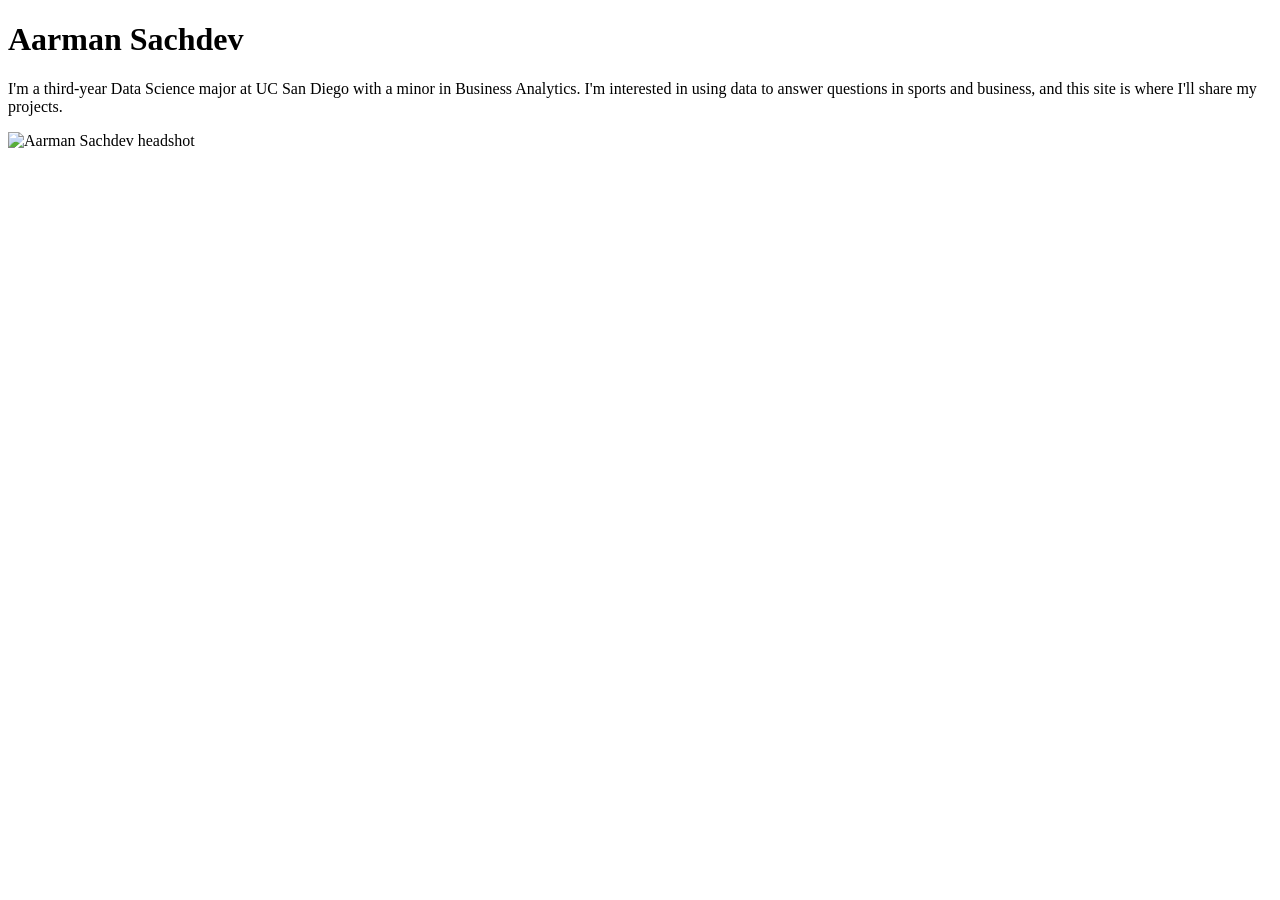
==== index.html @ dbee03c9 "add photo" ====
<!DOCTYPE html>
<html lang="en">
<head>
    <meta charset="UTF-8">
    <meta name="viewport" content="width=device-width, initial-scale=1.0">
    <title>Aarman Sachdev: Personal site and portfolio</title>
</head>
<body>
    <h1>Aarman Sachdev</h1>
    <p>I'm a third-year Data Science major at UC San Diego with a minor in Business Analytics. I'm interested in using data to answer questions in sports and business, and this site is where I'll share my projects.</p>
</body>
</html>
<img src="images/headshot.PNG" alt="Aarman Sachdev headshot" width="300">
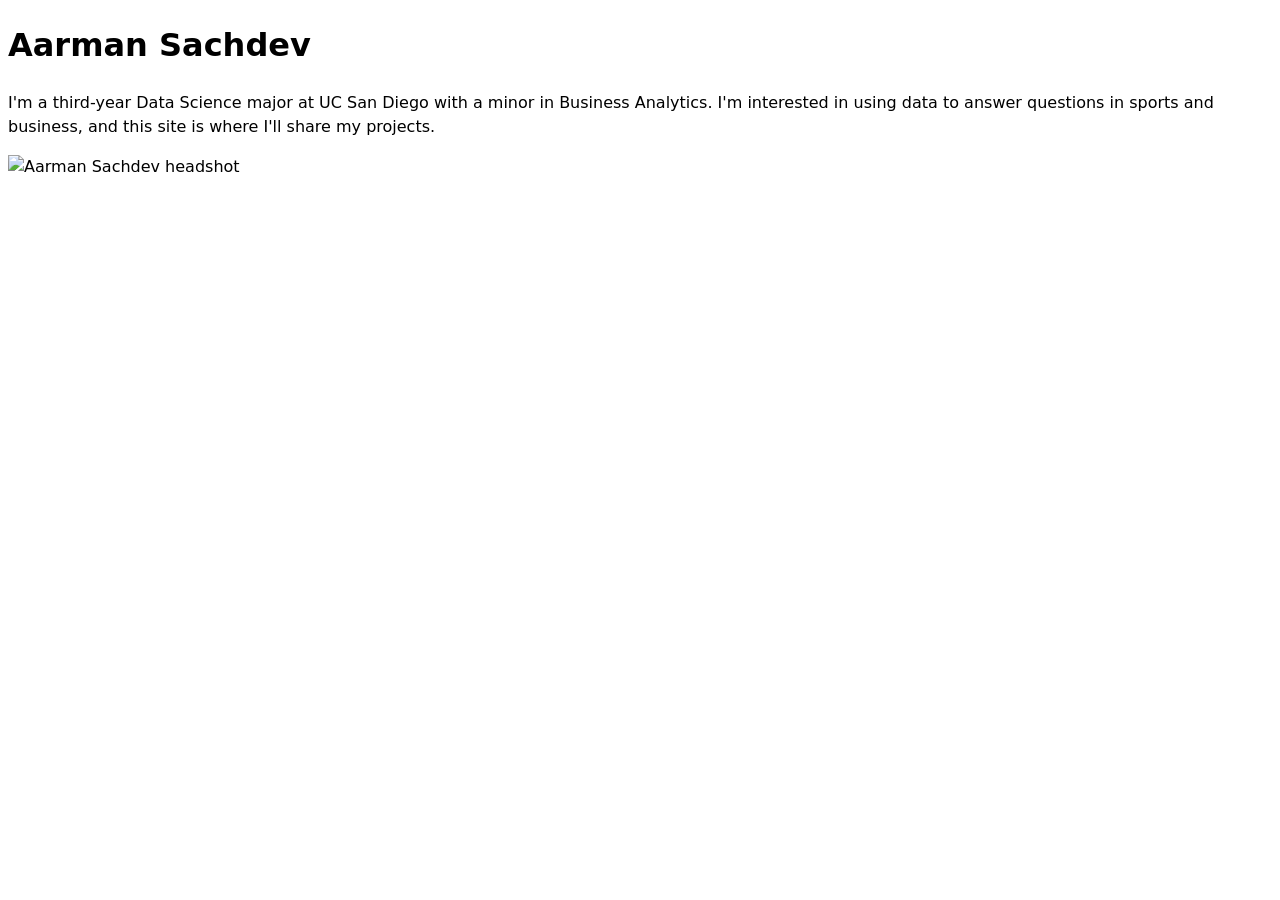
==== commit cb3aba82: "add style sheet" ====
--- a/index.html
+++ b/index.html
@@ -10,4 +10,5 @@
     <p>I'm a third-year Data Science major at UC San Diego with a minor in Business Analytics. I'm interested in using data to answer questions in sports and business, and this site is where I'll share my projects.</p>
 </body>
 </html>
-<img src="images/headshot.PNG" alt="Aarman Sachdev headshot" width="300">+<img src="images/headshot.PNG" alt="Aarman Sachdev headshot" width="300">
+<link rel="stylesheet" href="style.css">
--- a/style.css
+++ b/style.css
@@ -0,0 +1,3 @@
+body {
+  font: 100%/1.5 system-ui;
+}
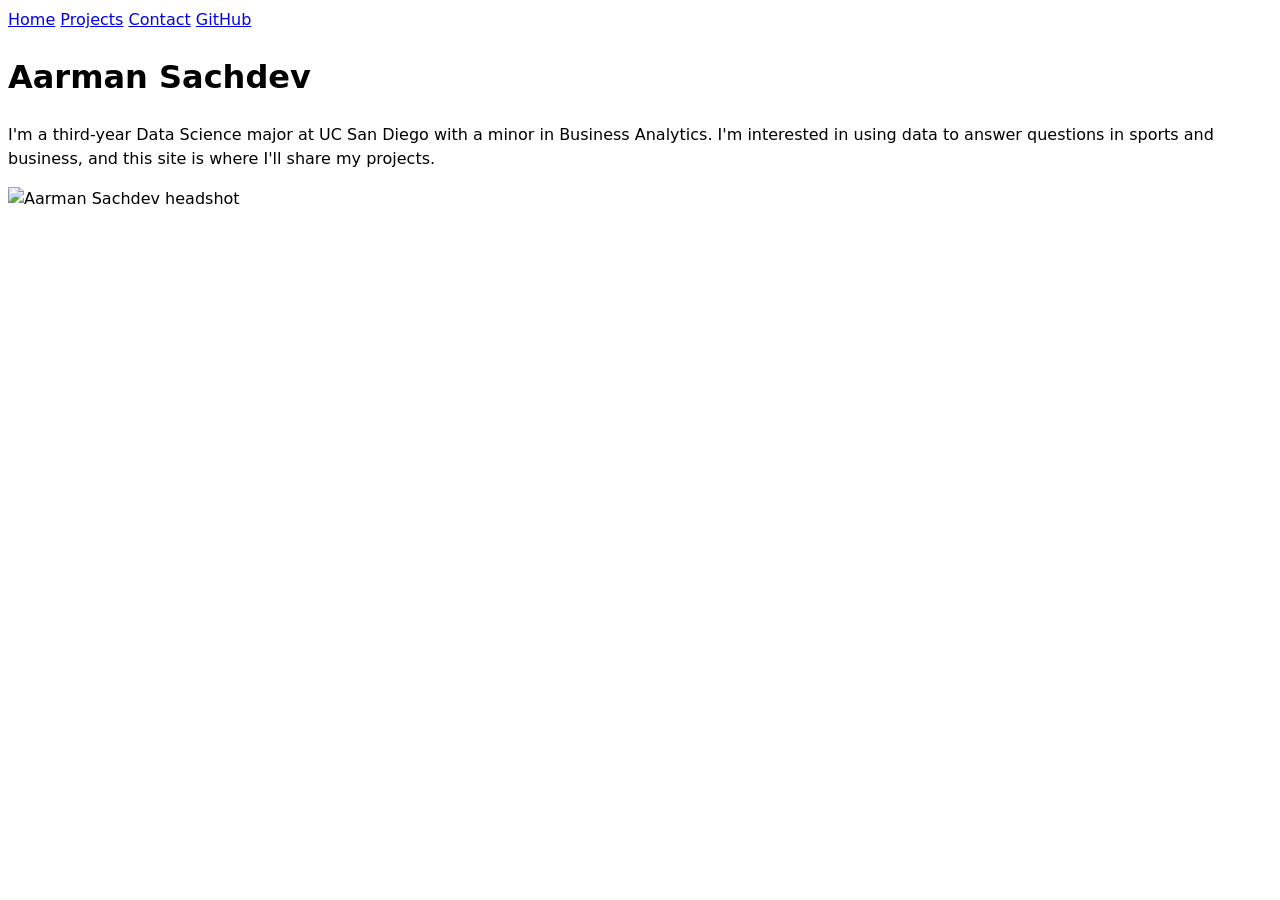
==== commit e1f565dd: "Add projects and contacts page" ====
--- a/index.html
+++ b/index.html
@@ -6,9 +6,16 @@
     <title>Aarman Sachdev: Personal site and portfolio</title>
 </head>
 <body>
+    <nav>
+    <a href="./">Home</a>
+    <a href="projects/">Projects</a>
+    <a href="contact/">Contact</a>
+    <a href="https://github.com/aarmansachdev" target="_blank">GitHub</a>
+</nav>
     <h1>Aarman Sachdev</h1>
     <p>I'm a third-year Data Science major at UC San Diego with a minor in Business Analytics. I'm interested in using data to answer questions in sports and business, and this site is where I'll share my projects.</p>
 </body>
 </html>
 <img src="images/headshot.PNG" alt="Aarman Sachdev headshot" width="300">
-<link rel="stylesheet" href="style.css">+<link rel="stylesheet" href="style.css">
+
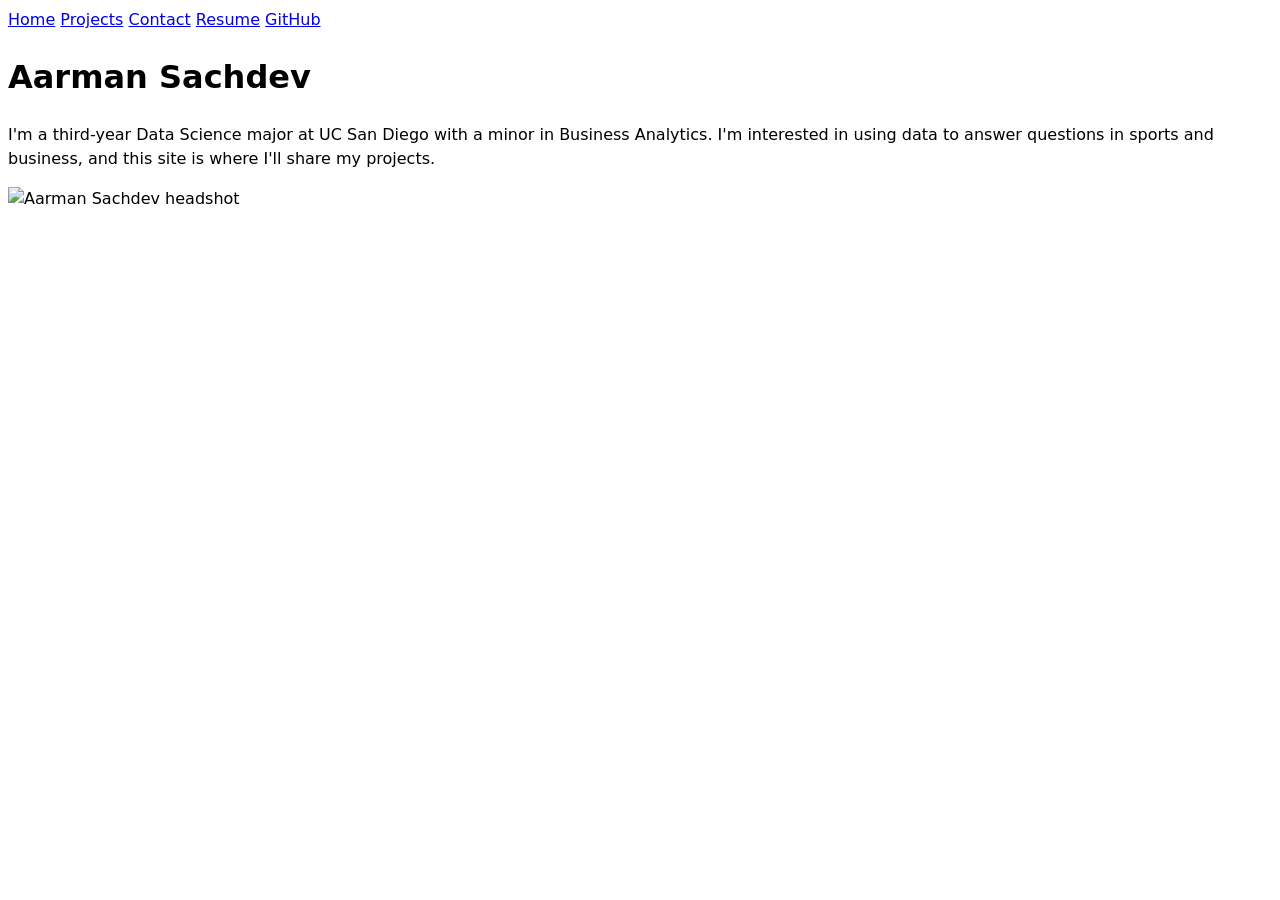
==== commit 13bc5547: "addes resume" ====
--- a/index.html
+++ b/index.html
@@ -4,18 +4,18 @@
     <meta charset="UTF-8">
     <meta name="viewport" content="width=device-width, initial-scale=1.0">
     <title>Aarman Sachdev: Personal site and portfolio</title>
+    <link rel="stylesheet" href="style.css">
 </head>
 <body>
     <nav>
-    <a href="./">Home</a>
-    <a href="projects/">Projects</a>
-    <a href="contact/">Contact</a>
-    <a href="https://github.com/aarmansachdev" target="_blank">GitHub</a>
-</nav>
+        <a href="./">Home</a>
+        <a href="projects/">Projects</a>
+        <a href="contact/">Contact</a>
+        <a href="resume/">Resume</a>
+        <a href="https://github.com/aarmansachdev" target="_blank">GitHub</a>
+    </nav>
     <h1>Aarman Sachdev</h1>
     <p>I'm a third-year Data Science major at UC San Diego with a minor in Business Analytics. I'm interested in using data to answer questions in sports and business, and this site is where I'll share my projects.</p>
+    <img src="images/headshot.PNG" alt="Aarman Sachdev headshot" width="300">
 </body>
-</html>
-<img src="images/headshot.PNG" alt="Aarman Sachdev headshot" width="300">
-<link rel="stylesheet" href="style.css">
-
+</html>
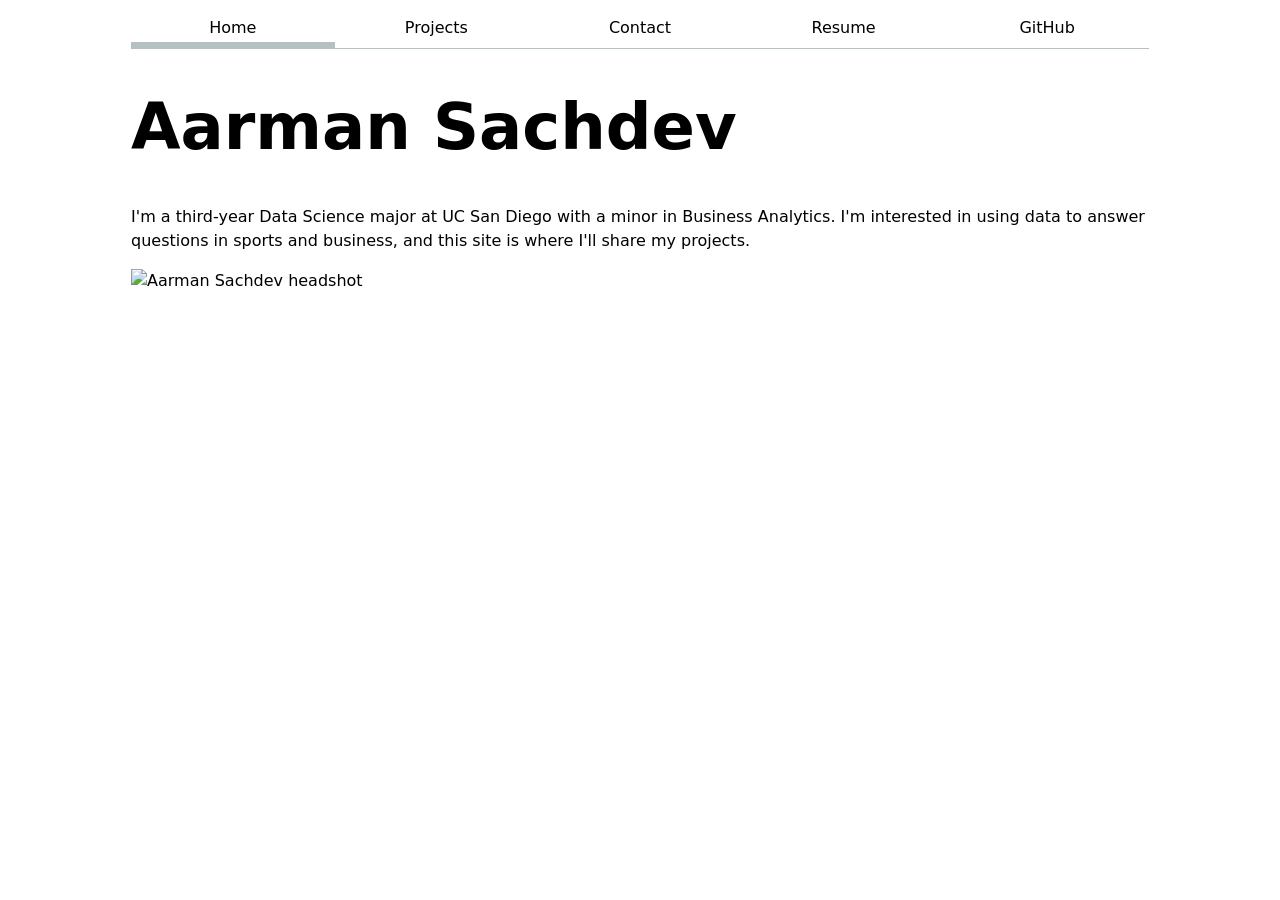
==== commit e927f360: "lab 2 styling" ====
--- a/index.html
+++ b/index.html
@@ -8,7 +8,7 @@
 </head>
 <body>
     <nav>
-        <a href="./">Home</a>
+        <a href="./" class="current">Home</a>
         <a href="projects/">Projects</a>
         <a href="contact/">Contact</a>
         <a href="resume/">Resume</a>
--- a/style.css
+++ b/style.css
@@ -1,3 +1,109 @@
+:root {
+  --color-accent: oklch(55% 0.13 160);
+  accent-color: var(--color-accent);
+}
+
 body {
   font: 100%/1.5 system-ui;
+  max-width: 100ch;
+  margin-inline: max(1em, (100% - 100ch) / 2);
+}
+
+h1 {
+  font-size: 400%;
+}
+
+h1, h2, h3, h4, h5, h6 {
+  line-height: 1.1;
+  text-wrap: balance;
+}
+
+nav {
+  display: flex;
+  margin-bottom: 1em;
+  border-bottom: 1px solid oklch(80% 3% 200);
+}
+
+nav a {
+  flex: 1;
+  text-decoration: none;
+  color: inherit;
+  text-align: center;
+  padding: 0.5em;
+}
+
+nav a.current {
+  border-bottom: 0.4em solid oklch(80% 3% 200);
+  padding-bottom: 0.1em;
+}
+
+nav a:hover {
+  border-bottom: 0.4em solid var(--color-accent);
+  padding-bottom: 0.1em;
+  background-color: oklch(from var(--color-accent) 95% 5% h);
+}
+
+input, textarea, button {
+  font: inherit;
+}
+
+form {
+  display: grid;
+  grid-template-columns: auto 1fr;
+  gap: 1em;
+}
+
+form label {
+  display: grid;
+  grid-template-columns: subgrid;
+  grid-column: 1 / -1;
+}
+
+form button {
+  grid-column: 1 / -1;
+}
+
+.projects {
+  display: grid;
+  grid-template-columns: repeat(auto-fill, minmax(15em, 1fr));
+  gap: 1em;
+}
+
+.projects article {
+  display: grid;
+  grid-template-rows: subgrid;
+  grid-row: span 3;
+}
+
+.projects h2 {
+  margin: 0;
+}
+
+section {
+  margin-block: 2.5em;
+}
+
+section h2 {
+  border-bottom: 2px solid var(--color-accent);
+  padding-bottom: 0.25em;
+}
+
+section article {
+  margin-block: 1.25em;
+}
+
+section article h3 {
+  margin-bottom: 0.25em;
+}
+
+section article p {
+  margin-block: 0.25em;
+}
+
+section time {
+  color: oklch(50% 0 0);
+}
+
+section a {
+  color: var(--color-accent);
 }
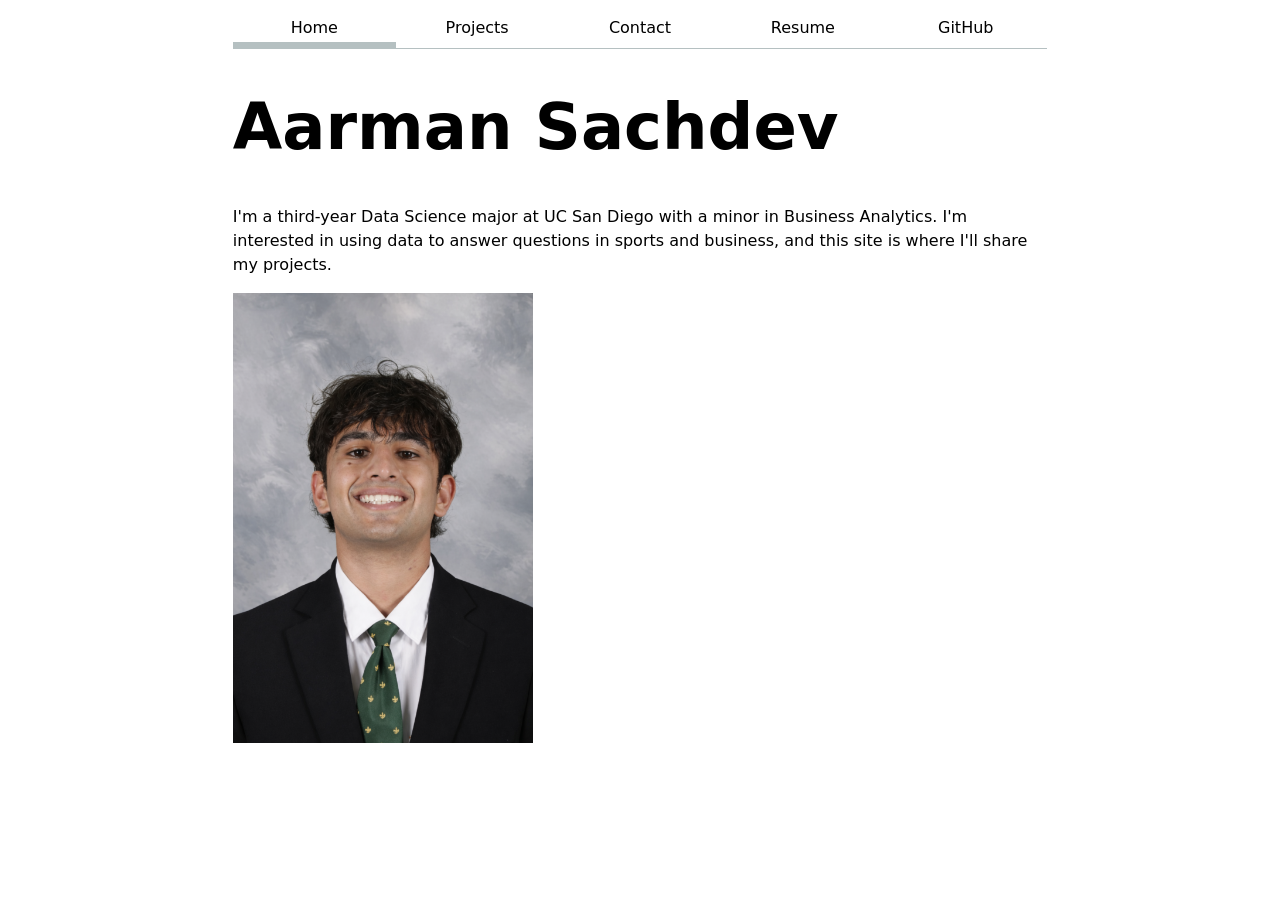
==== commit 785e6193: "fixed headshot" ====
--- a/index.html
+++ b/index.html
@@ -16,6 +16,6 @@
     </nav>
     <h1>Aarman Sachdev</h1>
     <p>I'm a third-year Data Science major at UC San Diego with a minor in Business Analytics. I'm interested in using data to answer questions in sports and business, and this site is where I'll share my projects.</p>
-    <img src="images/headshot.PNG" alt="Aarman Sachdev headshot" width="300">
+    <img src="images/Headshot.PNG" alt="Aarman Sachdev headshot" width="300">
 </body>
 </html>
--- a/style.css
+++ b/style.css
@@ -5,8 +5,8 @@
 
 body {
   font: 100%/1.5 system-ui;
-  max-width: 100ch;
-  margin-inline: max(1em, (100% - 100ch) / 2);
+  max-width: 80ch;
+  margin-inline: max(1em, (100% - 80ch) / 2);
 }
 
 h1 {
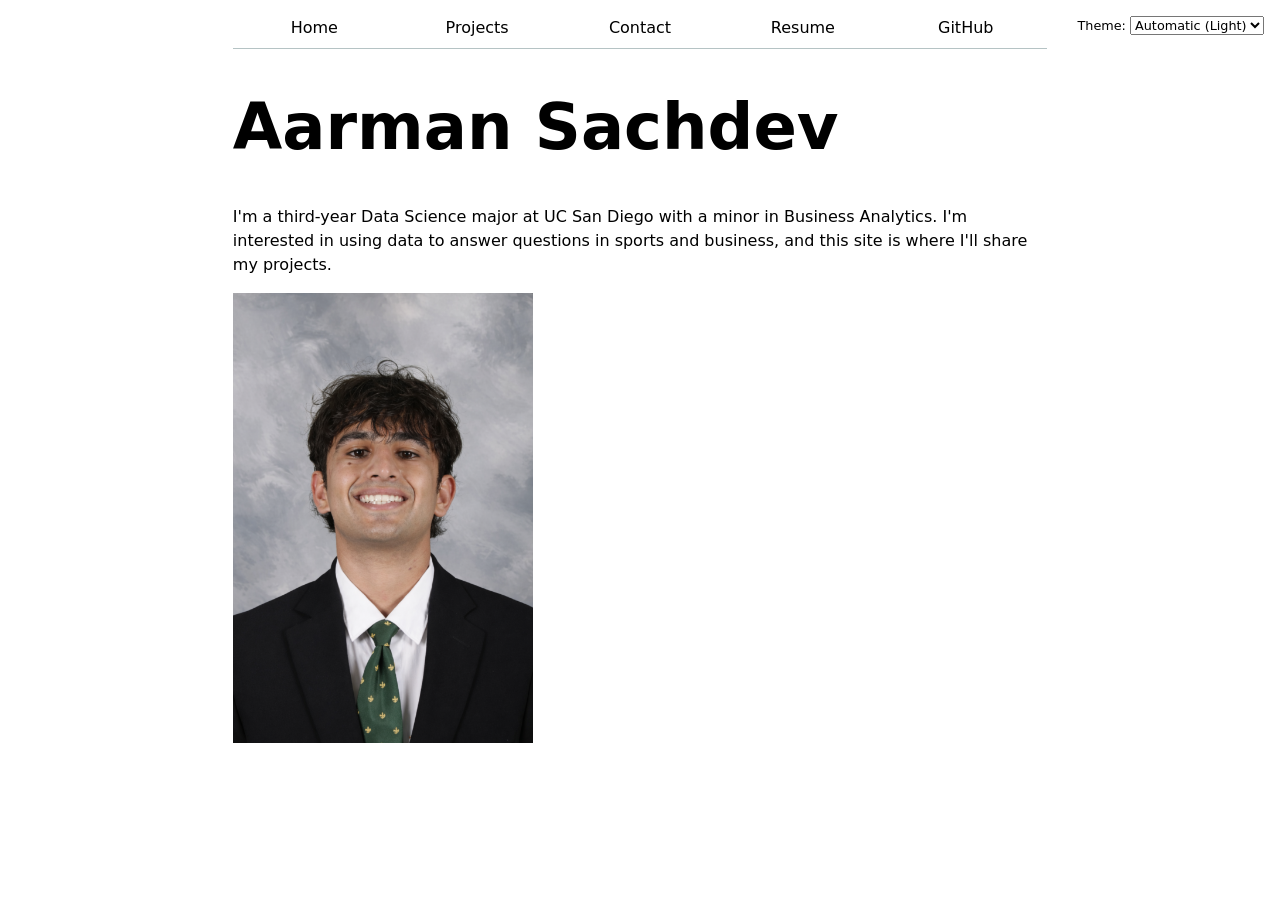
==== commit dde715ca: "lab 3 js and nav dark mode" ====
--- a/index.html
+++ b/index.html
@@ -5,15 +5,9 @@
     <meta name="viewport" content="width=device-width, initial-scale=1.0">
     <title>Aarman Sachdev: Personal site and portfolio</title>
     <link rel="stylesheet" href="style.css">
+    <script type="module" src="global.js"></script>
 </head>
 <body>
-    <nav>
-        <a href="./" class="current">Home</a>
-        <a href="projects/">Projects</a>
-        <a href="contact/">Contact</a>
-        <a href="resume/">Resume</a>
-        <a href="https://github.com/aarmansachdev" target="_blank">GitHub</a>
-    </nav>
     <h1>Aarman Sachdev</h1>
     <p>I'm a third-year Data Science major at UC San Diego with a minor in Business Analytics. I'm interested in using data to answer questions in sports and business, and this site is where I'll share my projects.</p>
     <img src="images/Headshot.PNG" alt="Aarman Sachdev headshot" width="300">
--- a/style.css
+++ b/style.css
@@ -1,6 +1,7 @@
 :root {
   --color-accent: oklch(55% 0.13 160);
   accent-color: var(--color-accent);
+  color-scheme: light dark;
 }
 
 body {
@@ -19,9 +20,10 @@
 }
 
 nav {
+  --border-color: oklch(50% 10% 200 / 40%);
   display: flex;
   margin-bottom: 1em;
-  border-bottom: 1px solid oklch(80% 3% 200);
+  border-bottom: 1px solid var(--border-color);
 }
 
 nav a {
@@ -33,17 +35,17 @@
 }
 
 nav a.current {
-  border-bottom: 0.4em solid oklch(80% 3% 200);
+  border-bottom: 0.4em solid var(--border-color);
   padding-bottom: 0.1em;
 }
 
 nav a:hover {
   border-bottom: 0.4em solid var(--color-accent);
   padding-bottom: 0.1em;
-  background-color: oklch(from var(--color-accent) 95% 5% h);
+  background-color: color-mix(in oklch, var(--color-accent), canvas 85%);
 }
 
-input, textarea, button {
+input, textarea, button, select {
   font: inherit;
 }
 
@@ -106,4 +108,11 @@
 
 section a {
   color: var(--color-accent);
+}
+
+.color-scheme {
+  position: absolute;
+  top: 1rem;
+  right: 1rem;
+  font-size: 80%;
 }
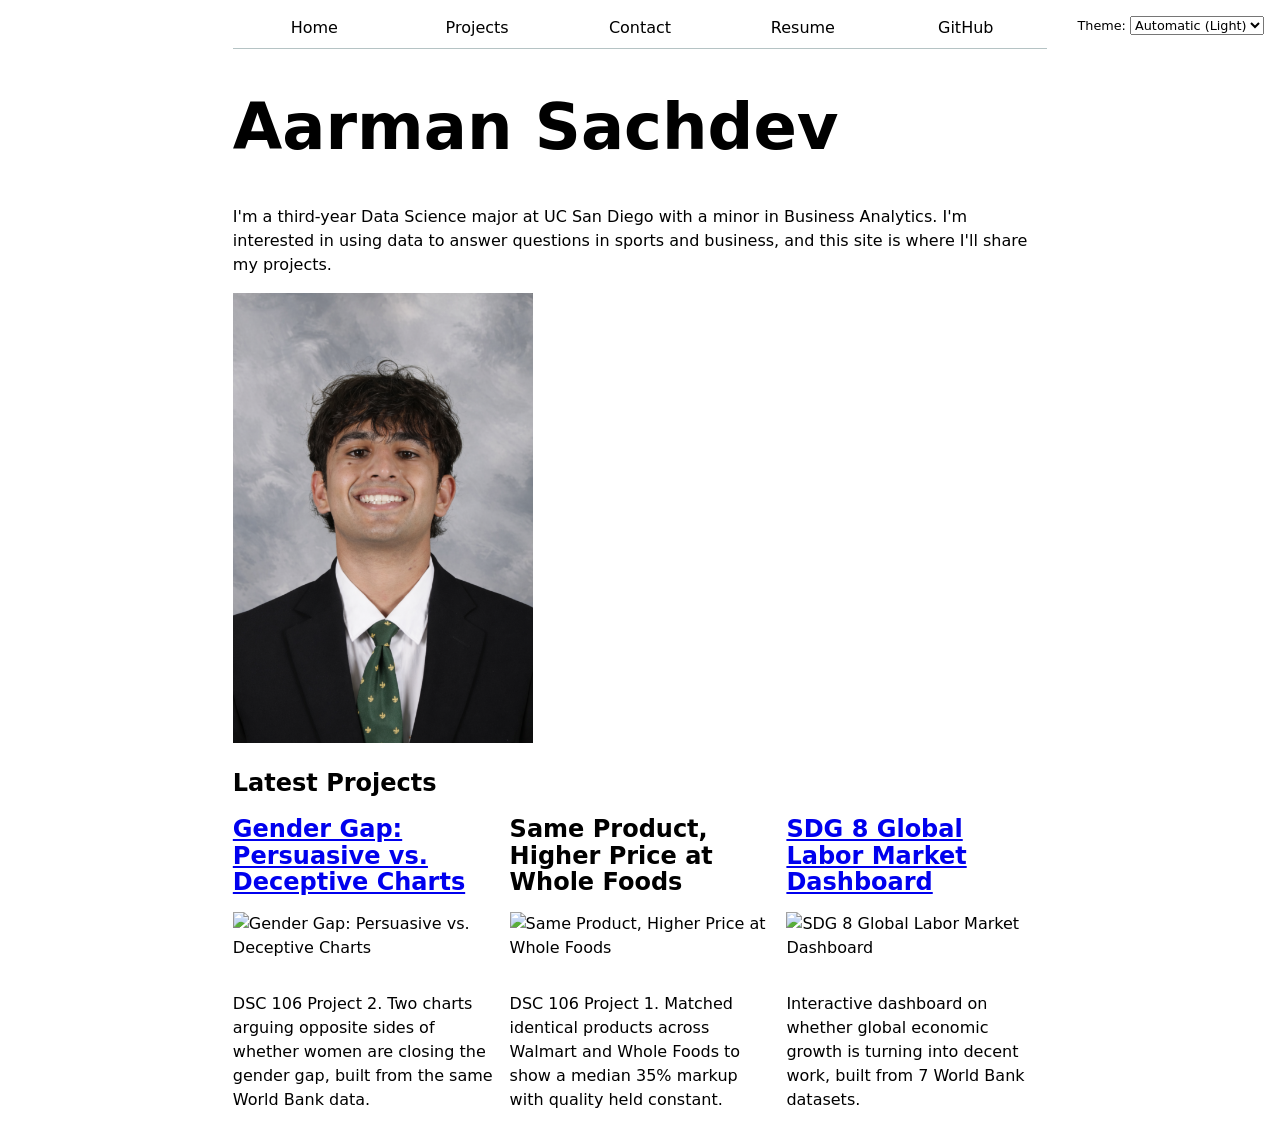
==== commit 4aea826a: "fixed main index added index.js" ====
--- a/index.html
+++ b/index.html
@@ -6,10 +6,16 @@
     <title>Aarman Sachdev: Personal site and portfolio</title>
     <link rel="stylesheet" href="style.css">
     <script type="module" src="global.js"></script>
+    <script type="module" src="index.js"></script>
 </head>
 <body>
     <h1>Aarman Sachdev</h1>
     <p>I'm a third-year Data Science major at UC San Diego with a minor in Business Analytics. I'm interested in using data to answer questions in sports and business, and this site is where I'll share my projects.</p>
     <img src="images/Headshot.PNG" alt="Aarman Sachdev headshot" width="300">
+
+    <div id="profile-stats"></div>
+
+    <h2>Latest Projects</h2>
+    <div class="projects"></div>
 </body>
 </html>
